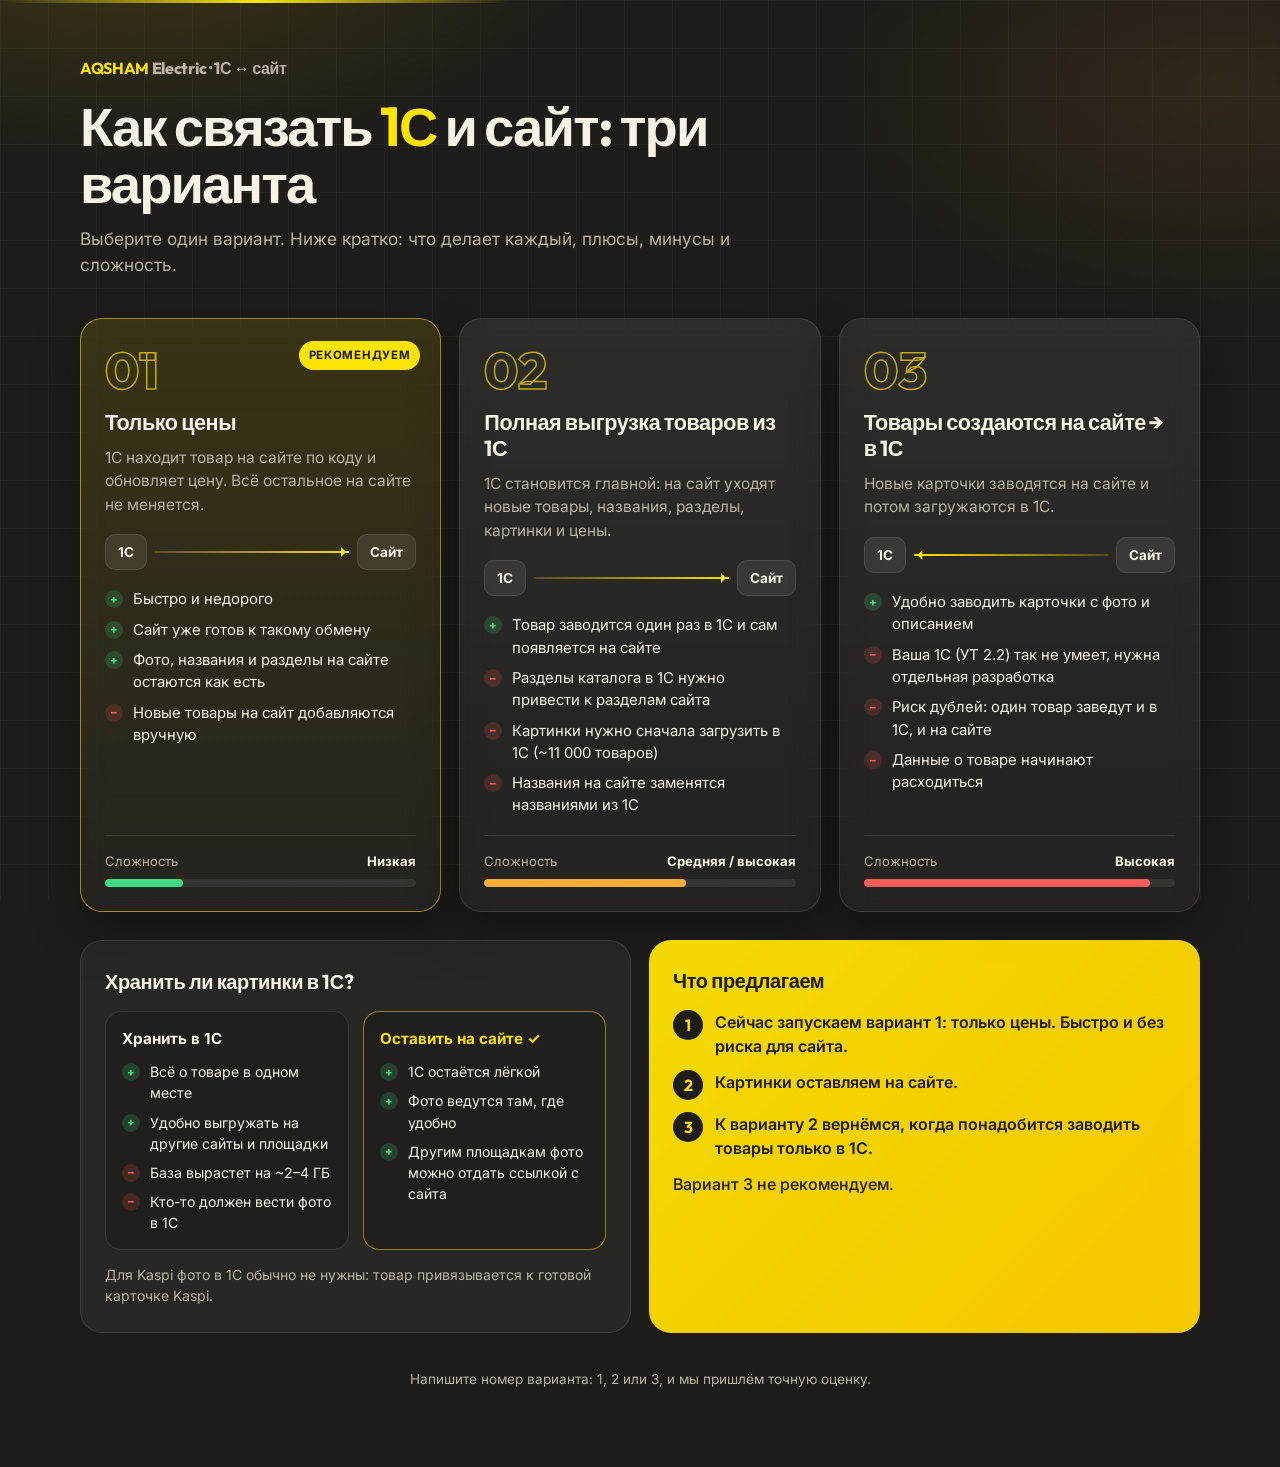
==== 1c/index.html @ d69f4cca "Add client page comparing 1C to site exchange options. Co-authored-by: Cursor <cursoragent@cursor.co" ====
<!DOCTYPE html>
<html lang="ru">
<head>
  <meta charset="UTF-8" />
  <meta name="viewport" content="width=device-width, initial-scale=1" />
  <title>AQSHAM — варианты обмена 1С и сайта</title>
  <meta name="robots" content="noindex,nofollow" />
  <link rel="preconnect" href="https://fonts.googleapis.com" />
  <link rel="preconnect" href="https://fonts.gstatic.com" crossorigin />
  <link href="https://fonts.googleapis.com/css2?family=Inter:wght@400;500;600;700&family=Outfit:wght@600;700;800&display=swap" rel="stylesheet" />
  <style>
    :root {
      --graphite: #1e1c18;
      --graphite-2: #2a2721;
      --ink: #f6f2e8;
      --muted: #b9b1a2;
      --yellow: #ffe400;
      --line: rgba(255, 255, 255, 0.1);
      --green: #3ddc84;
      --orange: #ffad33;
      --red: #ff5c5c;
    }
    * { box-sizing: border-box; }
    html, body { margin: 0; }
    body {
      font-family: Inter, system-ui, sans-serif;
      color: var(--ink);
      background: var(--graphite);
      line-height: 1.5;
      min-height: 100vh;
      overflow-x: hidden;
    }

    .bg {
      position: fixed;
      inset: 0;
      z-index: -1;
      background:
        radial-gradient(800px 420px at 10% -10%, rgba(255, 228, 0, 0.14), transparent 60%),
        radial-gradient(700px 400px at 95% 10%, rgba(255, 173, 51, 0.08), transparent 55%),
        linear-gradient(rgba(255,255,255,.035) 1px, transparent 1px) 0 0 / 48px 48px,
        linear-gradient(90deg, rgba(255,255,255,.035) 1px, transparent 1px) 0 0 / 48px 48px,
        var(--graphite);
    }

    .wire {
      position: fixed;
      left: 0;
      right: 0;
      top: 0;
      height: 3px;
      background: linear-gradient(90deg, transparent, var(--yellow), transparent);
      background-size: 40% 100%;
      background-repeat: no-repeat;
      animation: current 2.8s linear infinite;
      z-index: 5;
    }
    @keyframes current {
      from { background-position: -40% 0; }
      to { background-position: 140% 0; }
    }

    .wrap {
      width: min(1120px, calc(100% - 32px));
      margin: 0 auto;
      padding: 56px 0 64px;
    }

    .brand {
      font-family: Outfit, sans-serif;
      font-weight: 800;
      letter-spacing: -0.02em;
      font-size: 1rem;
      color: var(--muted);
      margin: 0 0 18px;
    }
    .brand b { color: var(--yellow); }

    h1 {
      font-family: Outfit, sans-serif;
      font-size: clamp(2rem, 1.3rem + 3vw, 3.4rem);
      line-height: 1.05;
      letter-spacing: -0.035em;
      margin: 0 0 14px;
      max-width: 18ch;
    }
    h1 span { color: var(--yellow); }
    .lead {
      color: var(--muted);
      font-size: 1.08rem;
      max-width: 60ch;
      margin: 0 0 40px;
    }

    .grid {
      display: grid;
      grid-template-columns: repeat(3, 1fr);
      gap: 18px;
      align-items: stretch;
    }

    .card {
      position: relative;
      display: flex;
      flex-direction: column;
      padding: 26px 24px 24px;
      border-radius: 22px;
      background: linear-gradient(180deg, rgba(255,255,255,.07), rgba(255,255,255,.03));
      border: 1px solid var(--line);
      backdrop-filter: blur(14px);
      -webkit-backdrop-filter: blur(14px);
      box-shadow: 0 20px 50px rgba(0,0,0,.3);
      transition: transform .3s ease, border-color .3s ease, box-shadow .3s ease;
      animation: rise .7s ease both;
      overflow: hidden;
    }
    .card:nth-child(2) { animation-delay: .12s; }
    .card:nth-child(3) { animation-delay: .24s; }
    @keyframes rise {
      from { opacity: 0; transform: translateY(24px); }
      to { opacity: 1; transform: none; }
    }
    .card:hover {
      transform: translateY(-6px);
      border-color: rgba(255, 228, 0, .5);
      box-shadow: 0 28px 60px rgba(0,0,0,.4), 0 0 0 1px rgba(255,228,0,.15);
    }
    .card::before {
      content: "";
      position: absolute;
      inset: 0;
      background: radial-gradient(400px 160px at 50% -20%, rgba(255,228,0,.12), transparent 70%);
      opacity: 0;
      transition: opacity .3s ease;
      pointer-events: none;
    }
    .card:hover::before { opacity: 1; }

    .card.best {
      border-color: rgba(255, 228, 0, .55);
      background: linear-gradient(180deg, rgba(255,228,0,.12), rgba(255,255,255,.03));
    }

    .num {
      font-family: Outfit, sans-serif;
      font-weight: 800;
      font-size: 3.2rem;
      line-height: 1;
      color: transparent;
      -webkit-text-stroke: 1.5px rgba(255, 228, 0, .7);
      margin-bottom: 14px;
    }
    .badge {
      position: absolute;
      top: 22px;
      right: 20px;
      font-size: .72rem;
      font-weight: 700;
      letter-spacing: .06em;
      text-transform: uppercase;
      padding: 6px 10px;
      border-radius: 999px;
      background: var(--yellow);
      color: var(--graphite);
      animation: pulse 2.4s ease-in-out infinite;
    }
    @keyframes pulse {
      0%, 100% { box-shadow: 0 0 0 0 rgba(255,228,0,.45); }
      50% { box-shadow: 0 0 0 8px rgba(255,228,0,0); }
    }

    .card h2 {
      font-family: Outfit, sans-serif;
      font-size: 1.35rem;
      line-height: 1.2;
      letter-spacing: -0.02em;
      margin: 0 0 10px;
    }
    .what {
      color: var(--muted);
      margin: 0 0 18px;
      font-size: .97rem;
    }

    .flow {
      display: flex;
      align-items: center;
      gap: 8px;
      margin: 0 0 18px;
      font-weight: 700;
      font-size: .85rem;
    }
    .node {
      padding: 7px 12px;
      border-radius: 10px;
      background: rgba(255,255,255,.08);
      border: 1px solid var(--line);
    }
    .arrow {
      flex: 1;
      height: 2px;
      min-width: 28px;
      background: linear-gradient(90deg, rgba(255,228,0,.2), var(--yellow), rgba(255,228,0,.2));
      background-size: 200% 100%;
      animation: flow 1.6s linear infinite;
      position: relative;
    }
    .arrow::after {
      content: "";
      position: absolute;
      right: -2px;
      top: -4px;
      border: 5px solid transparent;
      border-left-color: var(--yellow);
    }
    .arrow.back { transform: scaleX(-1); }
    @keyframes flow {
      from { background-position: 200% 0; }
      to { background-position: 0 0; }
    }

    ul {
      list-style: none;
      padding: 0;
      margin: 0 0 18px;
      display: grid;
      gap: 8px;
      font-size: .93rem;
    }
    li {
      display: flex;
      gap: 10px;
      align-items: flex-start;
    }
    li::before {
      flex: 0 0 18px;
      height: 18px;
      margin-top: 2px;
      border-radius: 50%;
      display: grid;
      place-items: center;
      font-size: .7rem;
      font-weight: 800;
    }
    li.plus::before { content: "+"; background: rgba(61,220,132,.18); color: var(--green); }
    li.minus::before { content: "−"; background: rgba(255,92,92,.16); color: var(--red); }

    .meter {
      margin-top: auto;
      padding-top: 16px;
      border-top: 1px solid var(--line);
    }
    .meter-row {
      display: flex;
      justify-content: space-between;
      font-size: .82rem;
      color: var(--muted);
      margin-bottom: 8px;
    }
    .meter-row b { color: var(--ink); }
    .bar {
      height: 8px;
      border-radius: 99px;
      background: rgba(255,255,255,.08);
      overflow: hidden;
    }
    .bar i {
      display: block;
      height: 100%;
      border-radius: 99px;
      transform-origin: left;
      animation: fill 1.2s .4s cubic-bezier(.2,.8,.2,1) both;
    }
    .bar.low i { width: 25%; background: var(--green); }
    .bar.mid i { width: 65%; background: var(--orange); }
    .bar.high i { width: 92%; background: var(--red); }
    @keyframes fill { from { transform: scaleX(0); } to { transform: scaleX(1); } }

    .section {
      margin-top: 28px;
      display: grid;
      grid-template-columns: 1fr 1fr;
      gap: 18px;
    }
    .panel {
      padding: 26px 24px;
      border-radius: 22px;
      background: rgba(255,255,255,.05);
      border: 1px solid var(--line);
      animation: rise .7s .35s ease both;
    }
    .panel h3 {
      font-family: Outfit, sans-serif;
      font-size: 1.25rem;
      margin: 0 0 14px;
      letter-spacing: -0.02em;
    }
    .two {
      display: grid;
      grid-template-columns: 1fr 1fr;
      gap: 14px;
    }
    .opt {
      padding: 16px;
      border-radius: 16px;
      background: rgba(0,0,0,.2);
      border: 1px solid var(--line);
    }
    .opt h4 {
      margin: 0 0 10px;
      font-size: .95rem;
    }
    .opt.pick { border-color: rgba(255,228,0,.5); }
    .opt.pick h4 { color: var(--yellow); }
    .opt ul { margin: 0; font-size: .88rem; }
    .note {
      margin: 14px 0 0;
      font-size: .88rem;
      color: var(--muted);
    }

    .verdict {
      background: linear-gradient(135deg, rgba(255,228,0,.95), #f6c800);
      color: var(--graphite);
      border: 0;
    }
    .verdict h3 { color: var(--graphite); }
    .verdict p { margin: 0 0 10px; font-weight: 500; }
    .verdict .step {
      display: flex;
      gap: 12px;
      align-items: flex-start;
      margin-bottom: 12px;
      font-weight: 600;
    }
    .verdict .step b {
      flex: 0 0 30px;
      height: 30px;
      border-radius: 50%;
      background: var(--graphite);
      color: var(--yellow);
      display: grid;
      place-items: center;
      font-family: Outfit, sans-serif;
    }

    .foot {
      margin-top: 36px;
      color: var(--muted);
      font-size: .85rem;
      text-align: center;
    }

    @media (max-width: 960px) {
      .grid, .section { grid-template-columns: 1fr; }
    }
    @media (max-width: 560px) {
      .two { grid-template-columns: 1fr; }
      .wrap { padding-top: 40px; }
    }
    @media (prefers-reduced-motion: reduce) {
      *, *::before, *::after { animation: none !important; transition: none !important; }
    }
  </style>
</head>
<body>
  <div class="bg" aria-hidden="true"></div>
  <div class="wire" aria-hidden="true"></div>

  <main class="wrap">
    <p class="brand"><b>AQSHAM</b> Electric · 1С ↔ сайт</p>
    <h1>Как связать <span>1С</span> и сайт: три варианта</h1>
    <p class="lead">Выберите один вариант. Ниже кратко: что делает каждый, плюсы, минусы и сложность.</p>

    <div class="grid">
      <article class="card best">
        <span class="badge">Рекомендуем</span>
        <div class="num">01</div>
        <h2>Только цены</h2>
        <p class="what">1С находит товар на сайте по коду и обновляет цену. Всё остальное на сайте не меняется.</p>
        <div class="flow"><span class="node">1С</span><span class="arrow"></span><span class="node">Сайт</span></div>
        <ul>
          <li class="plus">Быстро и недорого</li>
          <li class="plus">Сайт уже готов к такому обмену</li>
          <li class="plus">Фото, названия и разделы на сайте остаются как есть</li>
          <li class="minus">Новые товары на сайт добавляются вручную</li>
        </ul>
        <div class="meter">
          <div class="meter-row"><span>Сложность</span><b>Низкая</b></div>
          <div class="bar low"><i></i></div>
        </div>
      </article>

      <article class="card">
        <div class="num">02</div>
        <h2>Полная выгрузка товаров из 1С</h2>
        <p class="what">1С становится главной: на сайт уходят новые товары, названия, разделы, картинки и цены.</p>
        <div class="flow"><span class="node">1С</span><span class="arrow"></span><span class="node">Сайт</span></div>
        <ul>
          <li class="plus">Товар заводится один раз в 1С и сам появляется на сайте</li>
          <li class="minus">Разделы каталога в 1С нужно привести к разделам сайта</li>
          <li class="minus">Картинки нужно сначала загрузить в 1С (~11 000 товаров)</li>
          <li class="minus">Названия на сайте заменятся названиями из 1С</li>
        </ul>
        <div class="meter">
          <div class="meter-row"><span>Сложность</span><b>Средняя / высокая</b></div>
          <div class="bar mid"><i></i></div>
        </div>
      </article>

      <article class="card">
        <div class="num">03</div>
        <h2>Товары создаются на сайте → в 1С</h2>
        <p class="what">Новые карточки заводятся на сайте и потом загружаются в 1С.</p>
        <div class="flow"><span class="node">1С</span><span class="arrow back"></span><span class="node">Сайт</span></div>
        <ul>
          <li class="plus">Удобно заводить карточки с фото и описанием</li>
          <li class="minus">Ваша 1С (УТ 2.2) так не умеет, нужна отдельная разработка</li>
          <li class="minus">Риск дублей: один товар заведут и в 1С, и на сайте</li>
          <li class="minus">Данные о товаре начинают расходиться</li>
        </ul>
        <div class="meter">
          <div class="meter-row"><span>Сложность</span><b>Высокая</b></div>
          <div class="bar high"><i></i></div>
        </div>
      </article>
    </div>

    <div class="section">
      <section class="panel">
        <h3>Хранить ли картинки в 1С?</h3>
        <div class="two">
          <div class="opt">
            <h4>Хранить в 1С</h4>
            <ul>
              <li class="plus">Всё о товаре в одном месте</li>
              <li class="plus">Удобно выгружать на другие сайты и площадки</li>
              <li class="minus">База вырастет на ~2–4 ГБ</li>
              <li class="minus">Кто-то должен вести фото в 1С</li>
            </ul>
          </div>
          <div class="opt pick">
            <h4>Оставить на сайте ✓</h4>
            <ul>
              <li class="plus">1С остаётся лёгкой</li>
              <li class="plus">Фото ведутся там, где удобно</li>
              <li class="plus">Другим площадкам фото можно отдать ссылкой с сайта</li>
            </ul>
          </div>
        </div>
        <p class="note">Для Kaspi фото в 1С обычно не нужны: товар привязывается к готовой карточке Kaspi.</p>
      </section>

      <section class="panel verdict">
        <h3>Что предлагаем</h3>
        <div class="step"><b>1</b><span>Сейчас запускаем вариант 1: только цены. Быстро и без риска для сайта.</span></div>
        <div class="step"><b>2</b><span>Картинки оставляем на сайте.</span></div>
        <div class="step"><b>3</b><span>К варианту 2 вернёмся, когда понадобится заводить товары только в 1С.</span></div>
        <p>Вариант 3 не рекомендуем.</p>
      </section>
    </div>

    <p class="foot">Напишите номер варианта: 1, 2 или 3, и мы пришлём точную оценку.</p>
  </main>
</body>
</html>
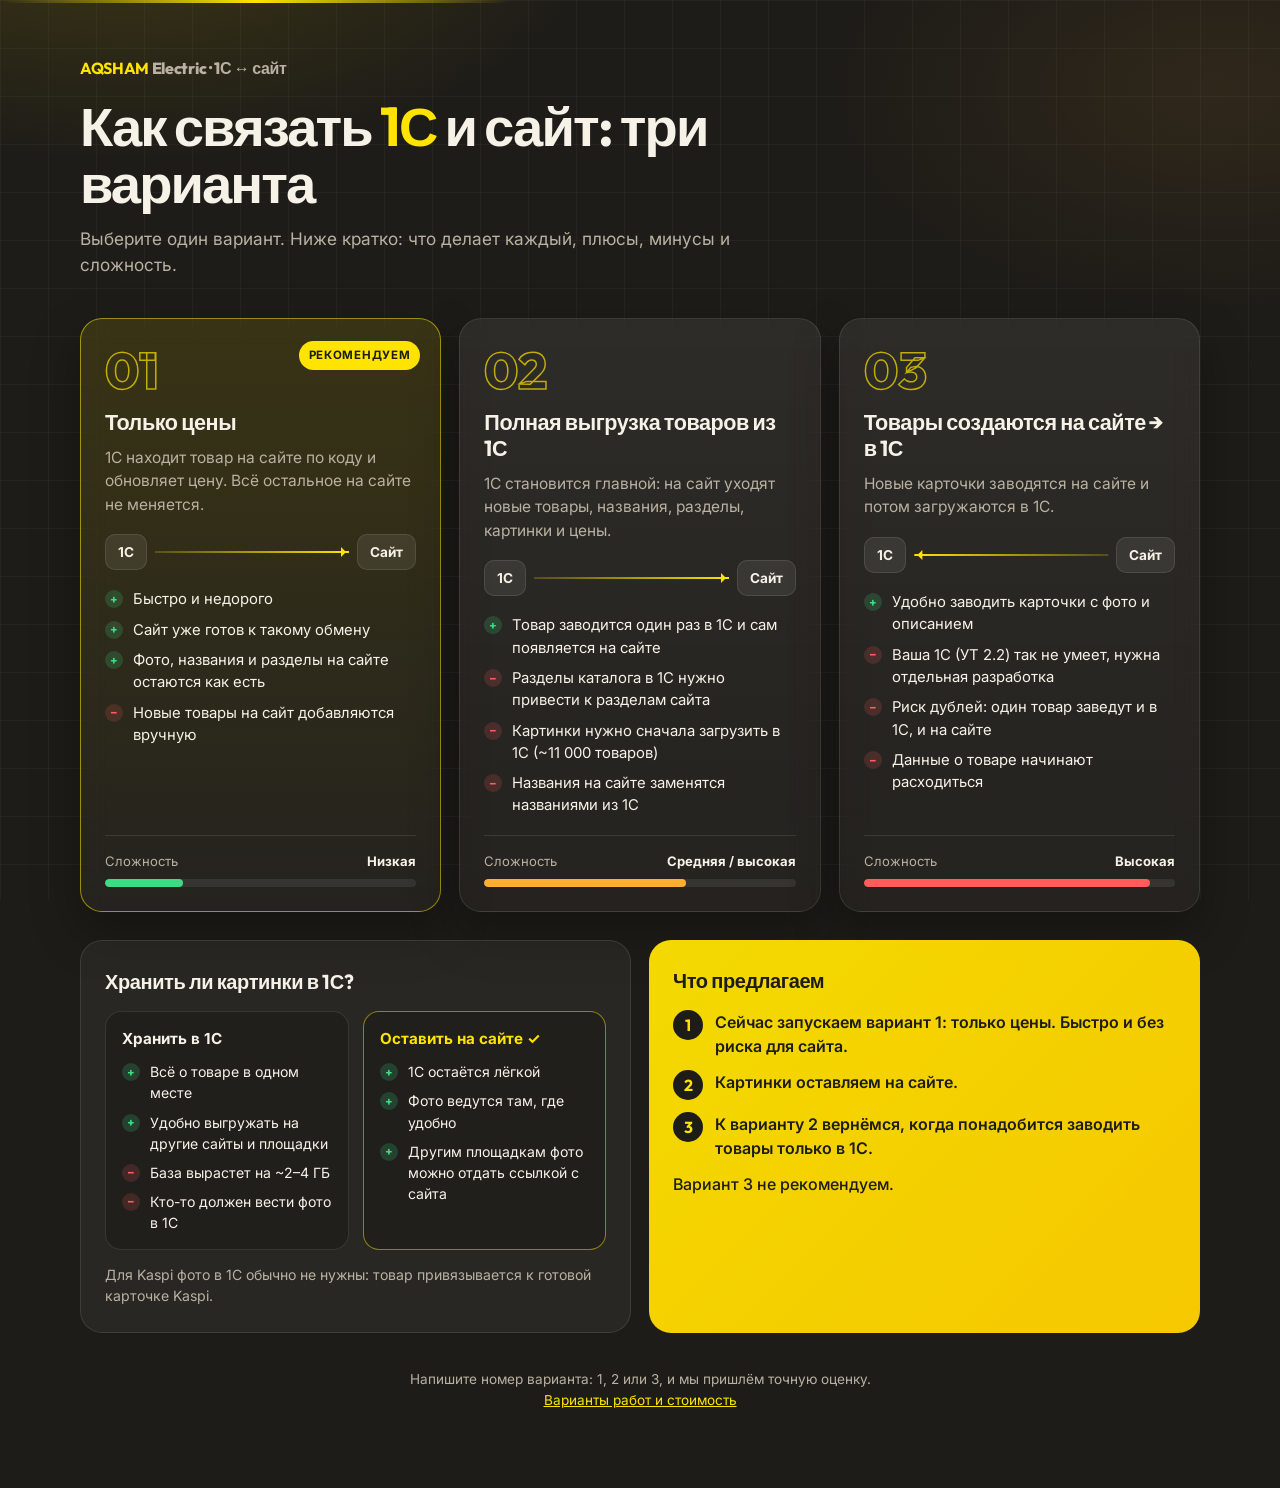
==== commit 2c64c911: "Add 1C exchange work packages page: base 120K and base plus promo items 160K Co-authored-by: Cursor " ====
--- a/1c/index.html
+++ b/1c/index.html
@@ -460,7 +460,7 @@
       </section>
     </div>
 
-    <p class="foot">Напишите номер варианта: 1, 2 или 3, и мы пришлём точную оценку.</p>
+    <p class="foot">Напишите номер варианта: 1, 2 или 3, и мы пришлём точную оценку.<br><a href="/1c/variants/" style="color:var(--yellow)">Варианты работ и стоимость</a></p>
   </main>
 </body>
 </html>
